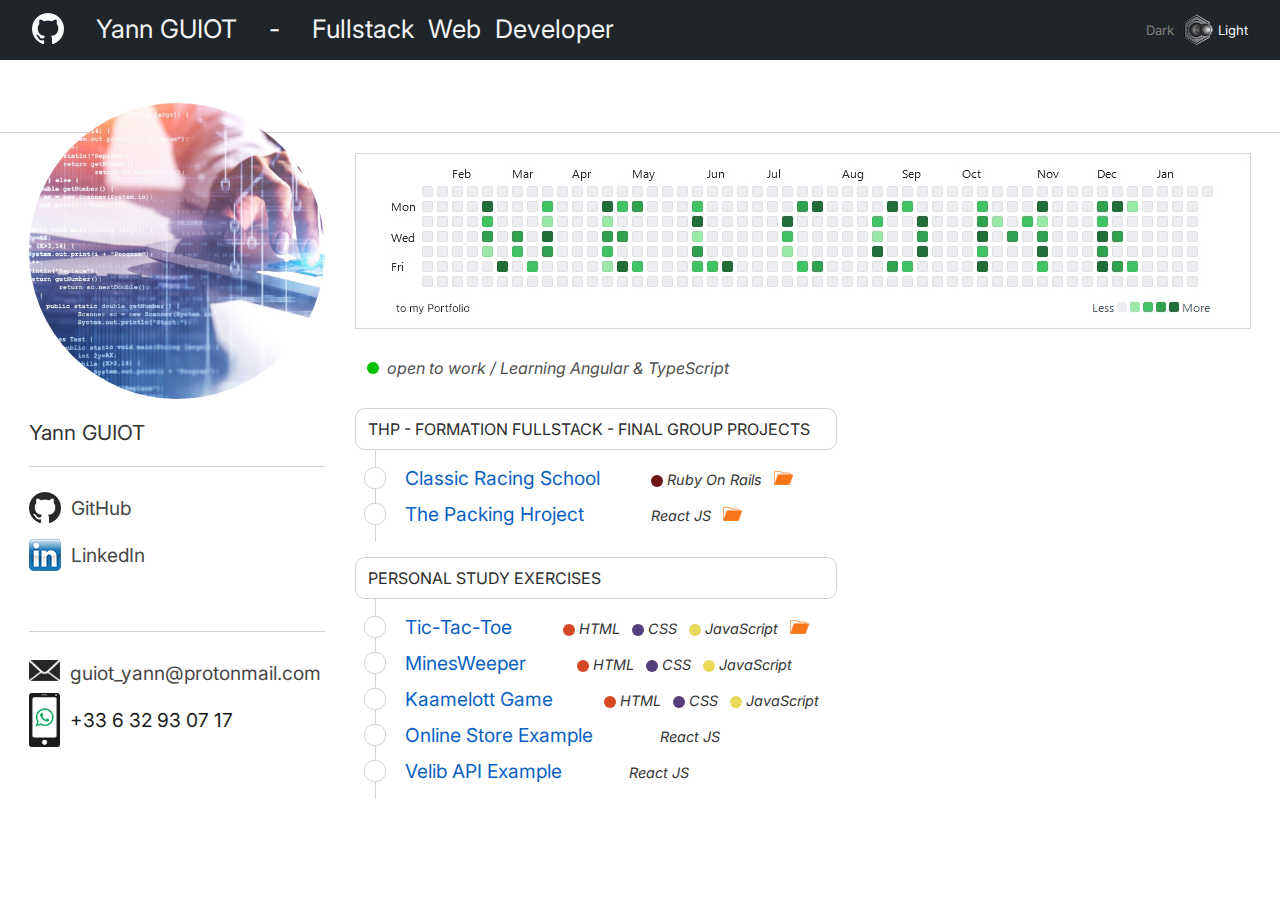
==== index.html @ 2138233f "PortFolio" ====
<!doctype html>
<html lang="fr">

<head>
  <title> Yann GUIOT </title>
  <link rel="icon" type="image/x-icon" href="assets/img/PortFolio-Favicon.png">
  <meta charset="utf-8">
  <meta name="viewport" content="width=device-width, initial-scale=1, shrink-to-fit=no">
  <meta name="description" content="Portfolio aiming to show my abilities and skills in the field of web development">
  <link rel="stylesheet" type="text/css" href="style.css">
  <link href="https://fonts.googleapis.com/css2?family=Inter:wght@400;700&display=swap" rel="stylesheet">
  <script src="script.js" defer></script>
</head>

<body>
  <header>

    <nav>
      <div>
        <ul>
          <li><a href="https://github.com/YannGUIOT" target="_blank"><img src="./assets/img/icons/github.png" alt="github" width="auto" height="auto"></a></li>
          <li><span>Yann GUIOT</span></li>
          <li><span>-</span></li>
          <li><span>Fullstack&nbsp; Web&nbsp; Developer</span></li>
        </ul>
      </div>
      <div class="slide-mode">
        <p id="dark">Dark&nbsp;</p>
        <img id="slide" src="./assets/img/icons/mode-1.png" alt="slide" width="auto" height="32px"/>
        <p id="light">&nbsp;Light</p>
      </div>
    </nav>
  </header>

  <main>

    <div class="emptyTopLineBottom"></div>
    <div class="images">
      <div class="profil">
        <div class="photoProfil">
          <img id="photo" src="./assets/img/profil.jpg" alt="profil" width="150%" height="100%">
        </div>
        <div class="name">
          <p>Yann GUIOT</p>
        </div>
        <div class="links">
          <a href="https://github.com/YannGUIOT" target="_blank">
            <div class="link">
              <img id="github-logo" src="./assets/img/icons/github.png" alt="github" width="auto" height="auto">
              <p>GitHub</p>
            </div>
          </a>
          <a href="https://www.linkedin.com/in/yann-guiot/" target="_blank">
            <div class="link">
              <img src="./assets/img/icons/linkedIn.png" alt="linkedin" width="auto" height="auto">
              <p>LinkedIn</p>
            </div>
          </a>
        </div>
        <br><br><br>
        <div class="contact">
          <div class="links">
            <div class="link">
              <a href="mailto:guiot_yann@protonmail.com" target="_blank"><img id="mail-icon" src="./assets/img/icons/mail.png" width="auto" height="21px" alt="mail"/>
                <p class="mail">guiot_yann@protonmail.com</a></p>
            </div>
            <div class="link">
              <img id="tel-icon" src="./assets/img/icons/smartphone-1.png" width="auto" height="54px" alt="tel"/>
              <p>+33 6 32 93 07 17</p>
            </div>
          </div>
        </div>
      </div>

      <div class="welcome">
        <div class="welcomBan"><img id="ban-img" src="./assets/img/welcome-1.jpg" oncontextmenu="return false;" alt="welcome" width="auto" height="auto"/></div>
        <div class="status"><div class="round ONLINE"></div><i>&nbsp;open to work / Learning Angular & TypeScript</i></div>
        <div class="projects">
          <div class="project">
            <div class="title">&nbsp;&nbsp; THP - FORMATION FULLSTACK - FINAL GROUP PROJECTS</div>
            <div class="description">
              <br>
              <div class="descriptionLink">
                <div class="circle"></div>
                <a href="https://classic-racing-school.fly.dev/" id="link-racing" target="_blank"><span class="projectTitle">Classic Racing School</span></a>
                <br>
                <span class="languages">
                  <div class="round RUBY"></div>Ruby On Rails &nbsp;&nbsp;
                  <a href="https://github.com/DylanDor/Classic_Racing_School" target="_blank"><img id="folder-logo1" src="./assets/img/icons/folder-1.png" alt="folder" width="auto" height="14px"></a> </span></a>
              </div>
              <br>
              <div class="descriptionLink">
                <div class="circle"></div>
                <a href="https://the-packing-hroject-8rmg.vercel.app/" id="link-tph" target="_blank"><span class="projectTitle">The Packing Hroject</span></a>
                <!-- <a href="ipfs://bafybeidxnma2eaqa5di5pl7c7rtctm5gyltiy4hluztiomdsfjxngr44cu/" id="link-tph" target="_blank"><span class="web3">(ipfs)</span></a> -->
                <br>
                <span class="languages">
                  <div class="round REACT"></div>React JS &nbsp;&nbsp;
                  <a href="https://github.com/DevGiack/The-Packing-Hroject" target="_blank"><img id="folder-logo2" src="./assets/img/icons/folder-1.png" alt="folder" width="auto" height="14px"></a> </span></a>
              </div>
              <br>
            </div>
          </div>
          <div class="project">
            <div class="title">&nbsp;&nbsp; PERSONAL STUDY EXERCISES</div>
            <div class="description">
              <br>
              <div class="descriptionLink">
                <div class="circle"></div>
                <a href="https://tic-tac-toe-roan-xi.vercel.app/" id="link-morpion" target="_blank"><span class="projectTitle">Tic-Tac-Toe</span></a>
                <br>
                <span class="languages">
                  <div class="round HTML"></div>HTML<div class="round CSS"></div>CSS<div class="round JS"></div>JavaScript &nbsp;&nbsp;
                  <a href="https://github.com/YannGUIOT/TIC-TAC-TOE/blob/master/script.js" target="_blank"><img id="folder-logo3" src="./assets/img/icons/folder-1.png" alt="folder" width="auto" height="14px"></a></span>
              </div>
              <br>
              <div class="descriptionLink">
                <div class="circle"></div>
                <a href="https://minesweeper-ten-brown.vercel.app/" id="link-minesweeper" target="_blank"><span class="projectTitle">MinesWeeper</span></a>
                <br>
                <span class="languages">
                  <div class="round HTML"></div>HTML<div class="round CSS"></div>CSS<div class="round JS"></div>JavaScript</span>
              </div>
              <br>
              <div class="descriptionLink">
                <div class="circle"></div>
                <a href="https://kaa-game.vercel.app/" id="link-kaagame" target="_blank"><span class="projectTitle">Kaamelott Game</span></a>
                <br>
                <span class="languages">
                  <div class="round HTML"></div>HTML<div class="round CSS"></div>CSS<div class="round JS"></div>JavaScript</span>
              </div>
              <br>
              <div class="descriptionLink">
                <div class="circle"></div>
                <a href="https://boiler-shop-react.vercel.app/" id="link-boutique" target="_blank"><span class="projectTitle">Online Store Example</span></a>
                <br>
                <span class="languages">
                  <div class="round REACT"></div>React JS &nbsp;&nbsp;
              </div>
              <br>
              <div class="descriptionLink">
                <div class="circle"></div>
                <a href="https://velib-api-yannguiot.vercel.app/" id="link-velib" target="_blank"><span class="projectTitle">Velib API Example</span></a>
                <br>
                <span class="languages">
                  <div class="round REACT"></div>React JS &nbsp;&nbsp;
              </div>
              <br>
            </div>
            <br>
          </div>
        </div>
        <div id="preview">
          <img id="preview-img" src="" alt="preview" width="auto" height="auto"/>
          <p id="preview-text"></p>
        </div>
      </div>
    </div>
  </main>
</body>
</html>
---- style.css ----
:root {
  --background-color: white;
  --text-color: #191A1C;
  --link-text-color: rgb(71, 71, 71);
  --name-color: rgb(53, 53, 53);
  --title-color: rgb(44, 44, 44);
  --project-title-color: #0b61c4;
  --imgFilter: 85%;
  --slide-Dark-color: gray;
  --slide-Light-color: whitesmoke;
  --line-color: #d3d1d1;
  --status-color: rgb(80, 80, 80);
}

.dark-mode {
  --background-color: #191A1C;
  --text-color: whitesmoke;
  --link-text-color: rgb(211, 210, 210);
  --name-color: darkgray;
  --title-color: rgb(215, 215, 215);
  --project-title-color: #3f90ec;
  --imgFilter: 0%;
  --slide-Dark-color: whitesmoke;
  --slide-Light-color: gray;
  --line-color: #414040;
  --status-color: rgb(180, 180, 180);
}

#github-logo, #mail-icon {
  filter: invert(var(--imgFilter));
}

body {
  background-color: var(--background-color);
  color: var(--text-color);
  margin: 0;
  font-family: 'Inter', sans-serif;
}

nav {
  background-color: #202529; 
  display: flex;
  justify-content: space-between;
  align-items: center;
  height: 60px;
}

nav ul {
  list-style-type: none;
  margin: 0;
  padding: 0;
  overflow: hidden;
}

nav li {
  float: left;
}

#toggle-mode {
  margin-right: 32px;
}

nav a {
  padding-left: 32px;
}

a {
  color:  var(--link-text-color);
  text-decoration: none;
}

nav span {
  color: whitesmoke;
  padding-left: 32px;
  font-size: 1.6em;
}

.slide-mode {
  display: flex;
  flex-direction: row;
  align-items: center;
  margin-right: 32px;
  font-size: small;
}

#dark {
  color: var(--slide-Dark-color);
}

#light {
  color: var(--slide-Light-color);
}

.photoProfil {
  margin-top: -50px;
  height: 296px;
  width: 296px;
  border-radius: 50%;
  border: 1px black;
  overflow: hidden; /* empêche l'image de dépasser de la div */
}

#photo {
  margin-left: -50px;
}

.images {
  display: flex;
  flex-direction: row;
  justify-content: center;
  gap: 30px;
  margin-top: 20px;
  margin-left: 20px;
  margin-right: 20px;
}

.name {
  color: var(--name-color);
  font-size: 1.3em;
  border-bottom: 1px solid var(--line-color);
}

.contact {
  border-top: 1px solid var(--line-color);
}

.hidden-text {
  font-size: 0.85em;
  visibility: hidden;
}

.welcome {
  display: flex;
  flex-direction: row;
  flex-wrap: wrap;
  justify-content: space-between;
  width: 896px;
  gap: 15px;
}

.welcomeBan {
  width: 896px;
  height: 176px;
  overflow: hidden; /* empêche l'image de dépasser de la div */
}

.emptyTopLineBottom {
  height: 8vh;
  border-bottom: 1px solid var(--line-color);
}

.links {
  margin-top: 25px;
  display: flex;
  flex-direction: column;
  gap: 15px;
}

.link {
  display: flex;
  height: 32px;
  align-items: center;
  gap: 10px;
  font-size: 1.2em;
}

.project {
 margin-top: 15px;
}

.description {
  margin-left: 20px;
  border-left: 1px solid var(--line-color);
}

.title {
  display: flex;
  align-items: center;
  width: 30em;
  height: 2.5em;
  color: var(--title-color);
  border: 1px solid var(--line-color);
  border-radius: 10px;
}

.descriptionLink {
  margin-left: -12px;
  display: flex;
  height: 16px;
  align-items: center;
  gap: 1em;
  font-size: 1.2em;
}

.projectTitle {
  color: var(--project-title-color);
}

.languages {
  height: 14px;
  font-size: 0.75em;
  font-style: italic;
  color: var(--name-color);
  display: flex;
  flex-direction: row;
  flex-wrap: nowrap;
}

#POOMVC {
  font-size: 0.7em;
}

.round {
  height: 12px;
  width: 12px;
  border-radius: 6px;
  margin-top: 4px;
  margin-left: 12px;
  margin-right: 4px;
}

.CSS {
  background-color: #563D7C;
}

.HTML {
  background-color: #D44826;
}

.JS {
  background-color: #E9D958;
}

.RUBY {
  background-color: #701516;
}

.ONLINE {
  background-color: rgb(3, 192, 3);
}

.circle {
  height: 20px;
  width: 20px;
  border-radius: 10px;
  border: 1px solid var(--line-color);
  background-color: var(--background-color);
}

#preview {
  display: flex;
  flex-direction: column;
  justify-content: center;
  margin-top: 30px;
  width: 380px;
  height: 350px;
  border-radius: 15px;
  overflow: hidden;
  visibility: hidden;
  text-align: center;
  color: var(--status-color);
}

#preview-text {
  font-style: italic;
  font-size: small;
}

#preview-img {
  border-radius: 15px;
}

.status {
  display: flex;
  flex-direction: row;
  width: 896px;
  margin-top: 10px;
  color: var(--status-color);
}
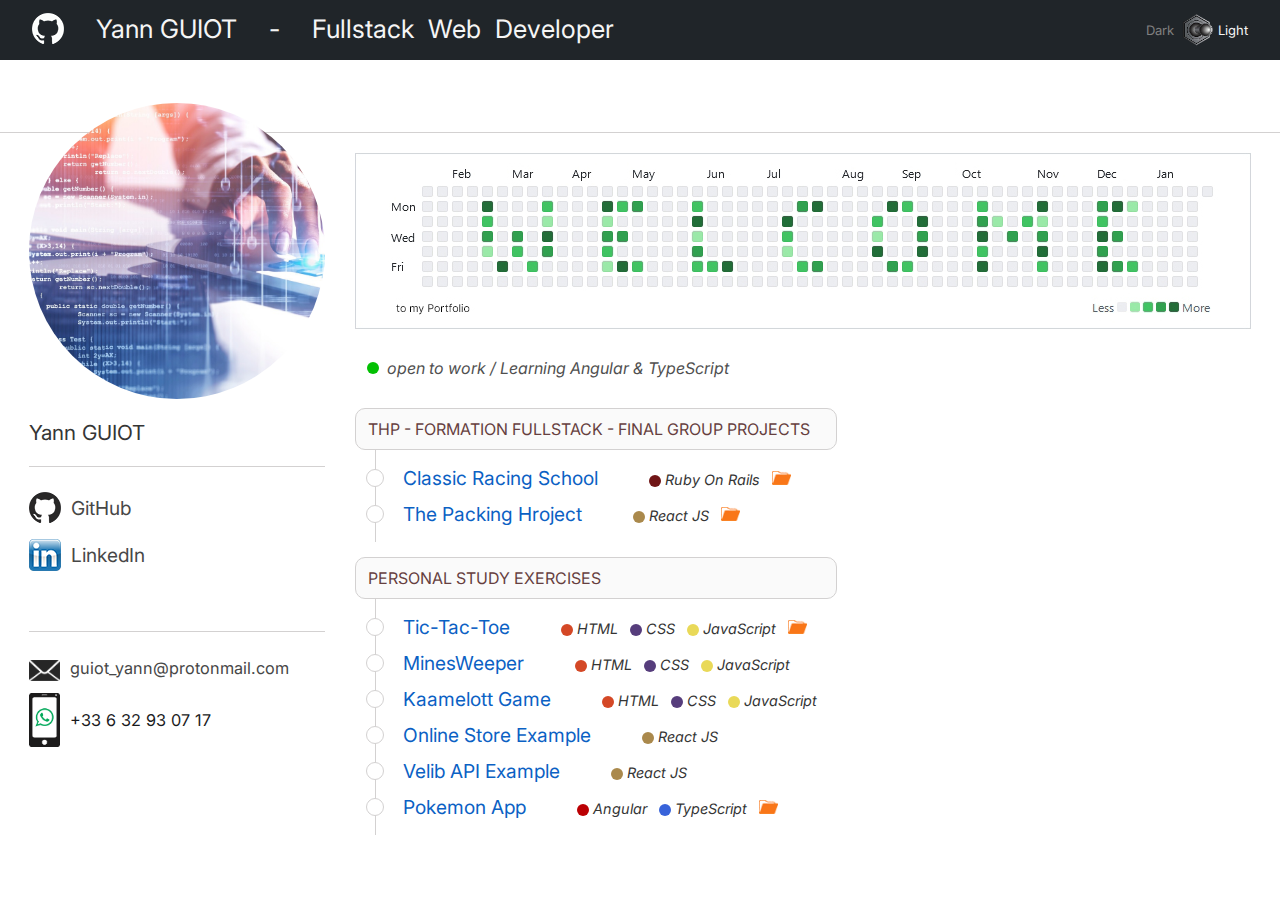
==== commit 40364db7: "PortFolio" ====
--- a/index.html
+++ b/index.html
@@ -14,7 +14,6 @@
 
 <body>
   <header>
-
     <nav>
       <div>
         <ul>
@@ -33,7 +32,6 @@
   </header>
 
   <main>
-
     <div class="emptyTopLineBottom"></div>
     <div class="images">
       <div class="profil">
@@ -135,7 +133,7 @@
                 <a href="https://boiler-shop-react.vercel.app/" id="link-boutique" target="_blank"><span class="projectTitle">Online Store Example</span></a>
                 <br>
                 <span class="languages">
-                  <div class="round REACT"></div>React JS &nbsp;&nbsp;
+                  <div class="round REACT"></div>React JS</span>
               </div>
               <br>
               <div class="descriptionLink">
@@ -143,7 +141,16 @@
                 <a href="https://velib-api-yannguiot.vercel.app/" id="link-velib" target="_blank"><span class="projectTitle">Velib API Example</span></a>
                 <br>
                 <span class="languages">
-                  <div class="round REACT"></div>React JS &nbsp;&nbsp;
+                  <div class="round REACT"></div>React JS</span>
+              </div>
+              <br>
+              <div class="descriptionLink">
+                <div class="circle"></div>
+                <a href="https://angular-pokemon-app-jet.vercel.app/" id="link-pokemon" target="_blank"><span class="projectTitle">Pokemon App</span></a>
+                <br>
+                <span class="languages">
+                  <div class="round ANGULAR"></div>Angular<div class="round TYPESCRIPT"></div>TypeScript &nbsp;&nbsp;
+                  <a href="https://github.dev/YannGUIOT/Angular_Pokemon_App/tree/master/src/app" target="_blank"><img id="folder-logo4" src="./assets/img/icons/folder-1.png" alt="folder" width="auto" height="14px"></a></span>
               </div>
               <br>
             </div>
--- a/style.css
+++ b/style.css
@@ -3,13 +3,14 @@
   --text-color: #191A1C;
   --link-text-color: rgb(71, 71, 71);
   --name-color: rgb(53, 53, 53);
-  --title-color: rgb(44, 44, 44);
+  --title-color: rgb(102, 63, 63);
   --project-title-color: #0b61c4;
   --imgFilter: 85%;
   --slide-Dark-color: gray;
   --slide-Light-color: whitesmoke;
   --line-color: #d3d1d1;
   --status-color: rgb(80, 80, 80);
+  --title-bck-grd-color: #fafafa;
 }
 
 .dark-mode {
@@ -24,6 +25,7 @@
   --slide-Light-color: gray;
   --line-color: #414040;
   --status-color: rgb(180, 180, 180);
+  --title-bck-grd-color: #222325;
 }
 
 #github-logo, #mail-icon {
@@ -122,11 +124,11 @@
 
 .contact {
   border-top: 1px solid var(--line-color);
-}
-
-.hidden-text {
   font-size: 0.85em;
-  visibility: hidden;
+}
+
+.mail {
+  margin-top: 8px;
 }
 
 .welcome {
@@ -181,6 +183,7 @@
   color: var(--title-color);
   border: 1px solid var(--line-color);
   border-radius: 10px;
+  background-color: var(--title-bck-grd-color);
 }
 
 .descriptionLink {
@@ -235,16 +238,29 @@
   background-color: #701516;
 }
 
+.REACT {
+  background-color: #aa894c;
+}
+
+.ANGULAR {
+  background-color: #bb0003;
+}
+
+.TYPESCRIPT {
+  background-color: #3863da;
+}
+
 .ONLINE {
   background-color: rgb(3, 192, 3);
 }
 
 .circle {
-  height: 20px;
-  width: 20px;
-  border-radius: 10px;
+  height: 16px;
+  width: 16px;
+  border-radius: 9px;
   border: 1px solid var(--line-color);
   background-color: var(--background-color);
+  margin-left: 2px;
 }
 
 #preview {
@@ -276,4 +292,9 @@
   width: 896px;
   margin-top: 10px;
   color: var(--status-color);
-}+}
+
+/* .web3 {
+  color: var(--project-title-color);
+  font-size: 0.7em;
+} */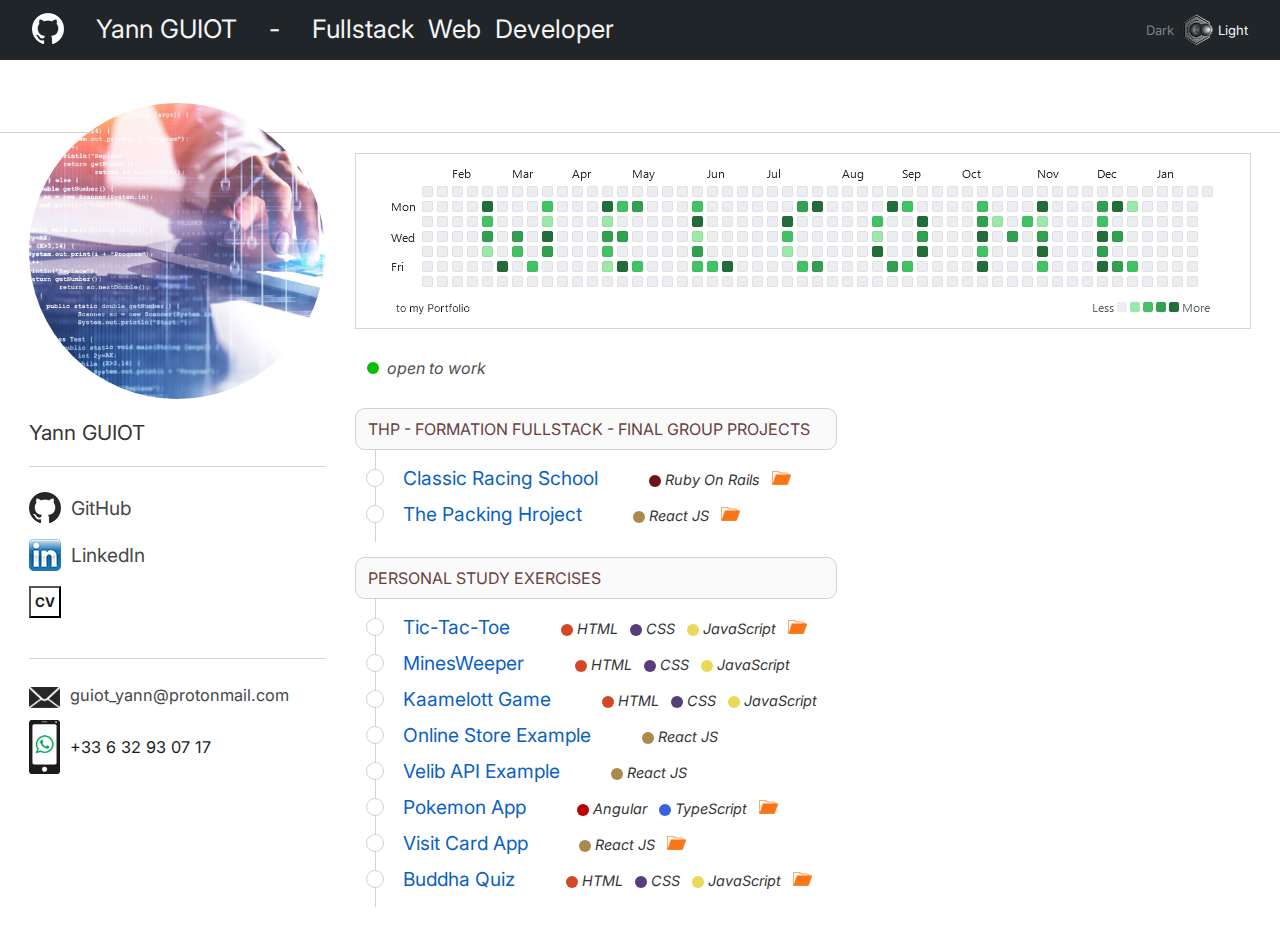
==== commit 62d183ad: "PortFolio" ====
--- a/index.html
+++ b/index.html
@@ -54,8 +54,9 @@
               <p>LinkedIn</p>
             </div>
           </a>
+          <button onclick="openPopUpCV()">CV</button>
         </div>
-        <br><br><br>
+        <br><br>
         <div class="contact">
           <div class="links">
             <div class="link">
@@ -72,7 +73,7 @@
 
       <div class="welcome">
         <div class="welcomBan"><img id="ban-img" src="./assets/img/welcome-1.jpg" oncontextmenu="return false;" alt="welcome" width="auto" height="auto"/></div>
-        <div class="status"><div class="round ONLINE"></div><i>&nbsp;open to work / Learning Angular & TypeScript</i></div>
+        <div class="status"><div class="round ONLINE"></div><i>&nbsp;open to work</i></div>
         <div class="projects">
           <div class="project">
             <div class="title">&nbsp;&nbsp; THP - FORMATION FULLSTACK - FINAL GROUP PROJECTS</div>
@@ -153,6 +154,24 @@
                   <a href="https://github.dev/YannGUIOT/Angular_Pokemon_App/tree/master/src/app" target="_blank"><img id="folder-logo4" src="./assets/img/icons/folder-1.png" alt="folder" width="auto" height="14px"></a></span>
               </div>
               <br>
+              <div class="descriptionLink">
+                <div class="circle"></div>
+                <a href="https://visit-card-app.vercel.app/" id="link-visitcard" target="_blank"><span class="projectTitle">Visit Card App</span></a>
+                <br>
+                <span class="languages">
+                  <div class="round REACT"></div>React JS &nbsp;&nbsp;
+                  <a href="https://github.com/YannGUIOT/Visit_Card_App/blob/master/src/class/Card.jsx" target="_blank"><img id="folder-logo5" src="./assets/img/icons/folder-1.png" alt="folder" width="auto" height="14px"></a></span>
+              </div>
+              <br>
+              <div class="descriptionLink">
+                <div class="circle"></div>
+                <a href="https://buddha-quiz.vercel.app/" id="link-buddha" target="_blank"><span class="projectTitle">Buddha Quiz</span></a>
+                <br>
+                <span class="languages">
+                  <div class="round HTML"></div>HTML<div class="round CSS"></div>CSS<div class="round JS"></div>JavaScript &nbsp;&nbsp;
+                  <a href="https://github.com/YannGUIOT/jQuery-Buddha-Quiz/blob/master/script.js" target="_blank"><img id="folder-logo6" src="./assets/img/icons/folder-1.png" alt="folder" width="auto" height="14px"></a></span>
+              </div>
+              <br>
             </div>
             <br>
           </div>
--- a/style.css
+++ b/style.css
@@ -6,11 +6,13 @@
   --title-color: rgb(102, 63, 63);
   --project-title-color: #0b61c4;
   --imgFilter: 85%;
+  --imgFilter2: 0%;
   --slide-Dark-color: gray;
   --slide-Light-color: whitesmoke;
   --line-color: #d3d1d1;
   --status-color: rgb(80, 80, 80);
   --title-bck-grd-color: #fafafa;
+  --popup-box-shadow: 0 0 15px rgba(0,0,0,0.3);
 }
 
 .dark-mode {
@@ -21,11 +23,13 @@
   --title-color: rgb(215, 215, 215);
   --project-title-color: #3f90ec;
   --imgFilter: 0%;
+  --imgFilter2: 85%;
   --slide-Dark-color: whitesmoke;
   --slide-Light-color: gray;
   --line-color: #414040;
   --status-color: rgb(180, 180, 180);
   --title-bck-grd-color: #222325;
+  --popup-box-shadow: 0 0 15px rgba(255, 255, 255, 0.7);
 }
 
 #github-logo, #mail-icon {
@@ -36,6 +40,99 @@
   background-color: var(--background-color);
   color: var(--text-color);
   margin: 0;
+  font-family: 'Inter', sans-serif;
+  position: relative; 
+}
+
+.popup {
+  position: fixed;
+  top: 50%;
+  left: 50%;
+  transform: translate(-50%, -50%);
+  max-width: 32em;
+  width: 90%;
+  background: var(--background-color);
+  padding: 1rem;
+  border-radius: 0.5rem;
+  box-shadow: var(--popup-box-shadow);
+  transition: 0.3s transform;
+  transform: translate(-50%, -50%) scale(0.1);
+  display: none;
+}
+
+.popup.show {
+  transform: translate(-50%, -50%) scale(1);
+  display: block;
+}
+
+.popup-content {
+  max-height: 80vh;
+  overflow: auto;
+  margin-left: 1em;
+}
+
+.popup-content p {
+ font-weight: bold;
+}
+
+.popup-content span {
+  margin-left: 1em;
+  color: #808080;
+}
+
+.popup-content h3 {
+  height: 2em;
+}
+
+.separate {
+  width: 30em;
+  height: 1.5em;
+  border-top: 1px solid #808080;
+  margin-top: 3em;
+}
+
+.line {
+  display: flex;
+  flex-direction: row-reverse;
+  gap: 0.5em;
+}
+
+.formations {
+  padding-right: 1em;
+  text-align: end;
+}
+
+.details {
+  margin-top: 0.3em;
+  margin-bottom: 1.2em;
+  font-size: small;
+  padding-right: 2.5em;
+}
+
+.close-button {
+  position: absolute;
+  top: 1rem;
+  right: 1rem;
+  cursor: pointer;
+}
+
+.close-button img {
+  width: 1.5rem;
+  height: 1.5rem;
+  filter: invert(var(--imgFilter2));
+}
+
+button {
+  cursor: pointer;
+  width: 2.4em;
+  height: 2.4em;
+  font-weight: bold;
+  display: flex;
+  flex-direction: column;
+  justify-content: center;
+  align-items: center;
+  background: var(--background-color);
+  color: var(--text-color);
   font-family: 'Inter', sans-serif;
 }
 
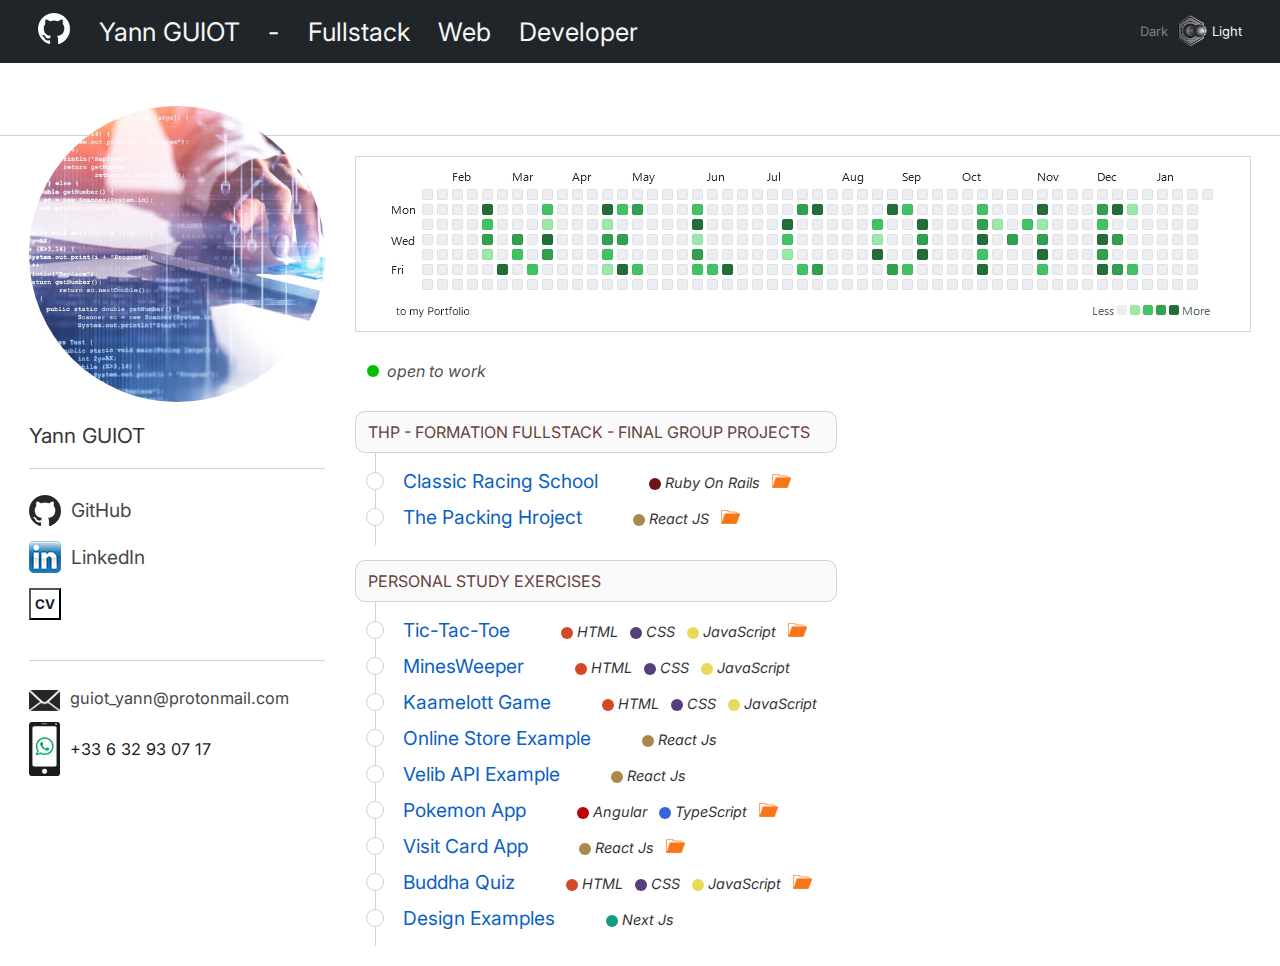
==== commit 6a2abff4: "PortFolio" ====
--- a/index.html
+++ b/index.html
@@ -15,13 +15,11 @@
 <body>
   <header>
     <nav>
-      <div>
-        <ul>
-          <li><a href="https://github.com/YannGUIOT" target="_blank"><img src="./assets/img/icons/github.png" alt="github" width="auto" height="auto"></a></li>
-          <li><span>Yann GUIOT</span></li>
-          <li><span>-</span></li>
-          <li><span>Fullstack&nbsp; Web&nbsp; Developer</span></li>
-        </ul>
+      <div class="nav-presentation">
+          <div><a href="https://github.com/YannGUIOT" target="_blank"><img src="./assets/img/icons/github.png" alt="github" width="auto" height="auto"></a></div>
+          <div>Yann GUIOT</div>
+          <div>-</div>
+          <div>Fullstack</div><div>Web</div><div>Developer</div>
       </div>
       <div class="slide-mode">
         <p id="dark">Dark&nbsp;</p>
@@ -134,7 +132,7 @@
                 <a href="https://boiler-shop-react.vercel.app/" id="link-boutique" target="_blank"><span class="projectTitle">Online Store Example</span></a>
                 <br>
                 <span class="languages">
-                  <div class="round REACT"></div>React JS</span>
+                  <div class="round REACT"></div>React Js</span>
               </div>
               <br>
               <div class="descriptionLink">
@@ -142,7 +140,7 @@
                 <a href="https://velib-api-yannguiot.vercel.app/" id="link-velib" target="_blank"><span class="projectTitle">Velib API Example</span></a>
                 <br>
                 <span class="languages">
-                  <div class="round REACT"></div>React JS</span>
+                  <div class="round REACT"></div>React Js</span>
               </div>
               <br>
               <div class="descriptionLink">
@@ -159,7 +157,7 @@
                 <a href="https://visit-card-app.vercel.app/" id="link-visitcard" target="_blank"><span class="projectTitle">Visit Card App</span></a>
                 <br>
                 <span class="languages">
-                  <div class="round REACT"></div>React JS &nbsp;&nbsp;
+                  <div class="round REACT"></div>React Js &nbsp;&nbsp;
                   <a href="https://github.com/YannGUIOT/Visit_Card_App/blob/master/src/class/Card.jsx" target="_blank"><img id="folder-logo5" src="./assets/img/icons/folder-1.png" alt="folder" width="auto" height="14px"></a></span>
               </div>
               <br>
@@ -170,6 +168,15 @@
                 <span class="languages">
                   <div class="round HTML"></div>HTML<div class="round CSS"></div>CSS<div class="round JS"></div>JavaScript &nbsp;&nbsp;
                   <a href="https://github.com/YannGUIOT/jQuery-Buddha-Quiz/blob/master/script.js" target="_blank"><img id="folder-logo6" src="./assets/img/icons/folder-1.png" alt="folder" width="auto" height="14px"></a></span>
+              </div>
+              <br>
+              <div class="descriptionLink">
+                <div class="circle"></div>
+                <a href="https://designextjs.vercel.app/" id="link-designext" target="_blank"><span class="projectTitle">Design Examples</span></a>
+                <br>
+                <span class="languages">
+                  <div class="round NEXT"></div>Next Js&nbsp;&nbsp;
+                </span>
               </div>
               <br>
             </div>
--- a/style.css
+++ b/style.css
@@ -80,7 +80,7 @@
   color: #808080;
 }
 
-.popup-content h3 {
+.popup-content h2 {
   height: 2em;
 }
 
@@ -141,10 +141,71 @@
   display: flex;
   justify-content: space-between;
   align-items: center;
-  height: 60px;
-}
-
-nav ul {
+  min-height: 50px;
+  padding: 0.4em;
+}
+
+
+/* PETITS ECRANS */
+@media only screen and (max-width: 1240px) {
+  .nav-presentation {
+    width: 250px;
+    display: flex;
+    flex-direction: column;
+    justify-content: center;
+    align-items: center;
+    color: whitesmoke;
+    /* padding-left: 32px; */
+    font-size: 1.6em;
+    justify-content: space-between;
+  }
+  nav {
+    background-color: #202529; 
+    display: flex;
+    flex-direction: column;
+    justify-content: center;
+    align-items: center;
+    min-height: 50px;
+    padding: 0.4em;
+  }
+  .slide-mode {
+    display: flex;
+    flex-direction: row;
+    align-items: center;
+    font-size: small;
+  }
+}
+
+/* GRANDS ECRANS */
+@media only screen and (min-width: 1241px) {
+  .nav-presentation {
+    width: 600px;
+    display: flex;
+    flex-direction: row;
+    align-items: center;
+    color: whitesmoke;
+    padding-left: 32px;
+    font-size: 1.6em;
+    justify-content: space-between;
+  }
+  nav {
+    background-color: #202529; 
+    display: flex;
+    justify-content: space-between;
+    align-items: center;
+    min-height: 50px;
+    padding: 0.4em;
+  }
+  .slide-mode {
+    display: flex;
+    flex-direction: row;
+    align-items: center;
+    margin-right: 32px;
+    font-size: small;
+  }
+}
+
+/* nav ul {
   list-style-type: none;
   margin: 0;
   padding: 0;
@@ -153,34 +214,28 @@
 
 nav li {
   float: left;
-}
+} */
 
 #toggle-mode {
   margin-right: 32px;
 }
 
-nav a {
+/* nav a {
   padding-left: 32px;
-}
+} */
 
 a {
   color:  var(--link-text-color);
   text-decoration: none;
 }
 
-nav span {
+/* nav span {
   color: whitesmoke;
   padding-left: 32px;
   font-size: 1.6em;
-}
-
-.slide-mode {
-  display: flex;
-  flex-direction: row;
-  align-items: center;
-  margin-right: 32px;
-  font-size: small;
-}
+} */
+
+
 
 #dark {
   color: var(--slide-Dark-color);
@@ -196,7 +251,7 @@
   width: 296px;
   border-radius: 50%;
   border: 1px black;
-  overflow: hidden; /* empêche l'image de dépasser de la div */
+  overflow: hidden;
 }
 
 #photo {
@@ -240,7 +295,7 @@
 .welcomeBan {
   width: 896px;
   height: 176px;
-  overflow: hidden; /* empêche l'image de dépasser de la div */
+  overflow: hidden;
 }
 
 .emptyTopLineBottom {
@@ -337,6 +392,10 @@
 
 .REACT {
   background-color: #aa894c;
+}
+
+.NEXT {
+  background-color: #149b84;
 }
 
 .ANGULAR {
@@ -391,7 +450,14 @@
   color: var(--status-color);
 }
 
-/* .web3 {
-  color: var(--project-title-color);
-  font-size: 0.7em;
-} */+.popup-content h2 {
+  color: rgb(6, 66, 6);
+}
+
+.popup-content a {
+  color: rgb(50, 90, 50);
+}
+
+.popup-content i {
+  color: rgb(70, 140, 70);
+}
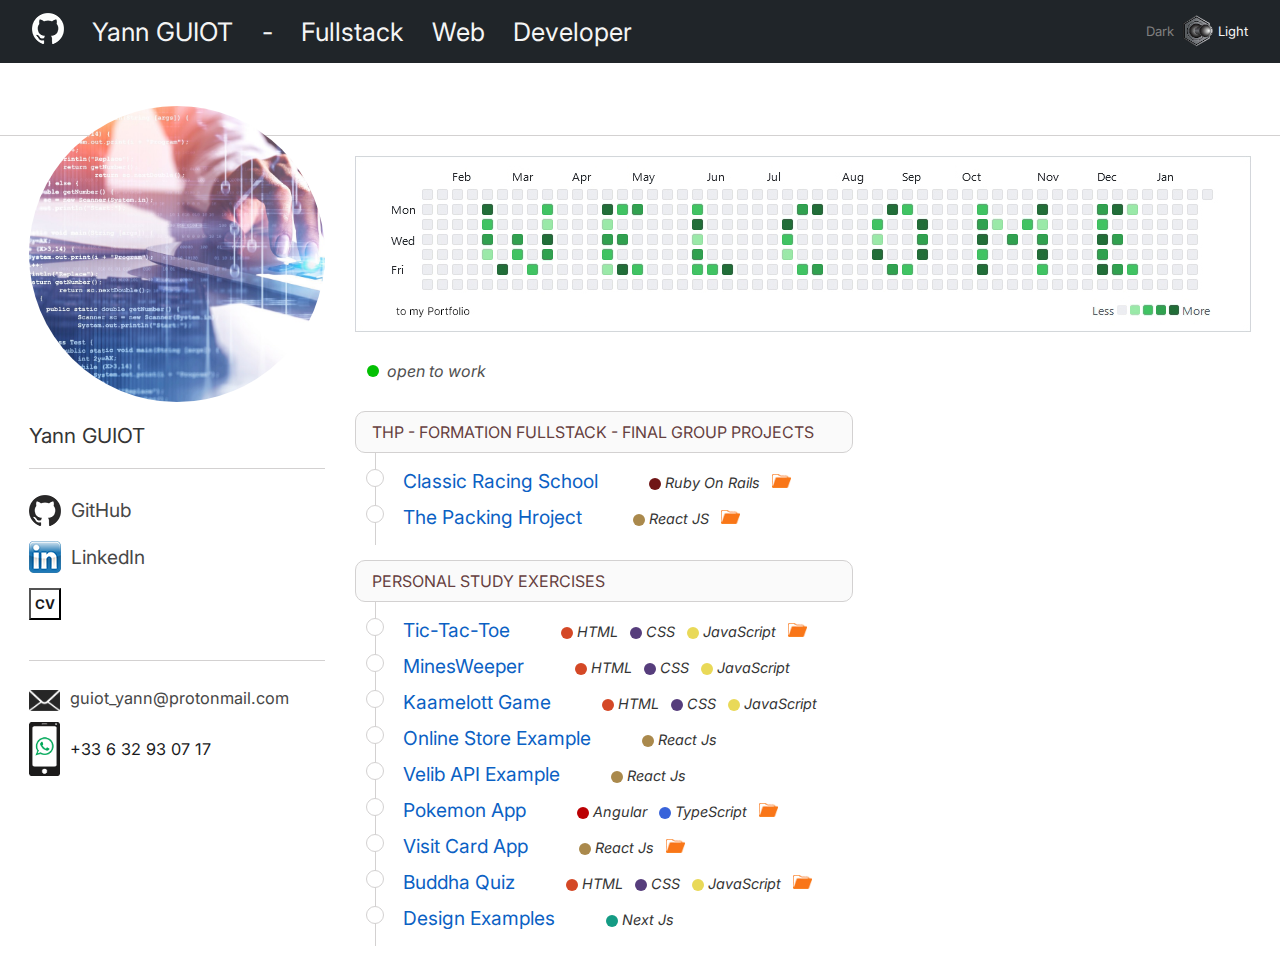
==== commit 93ea2523: "PortFolio" ====
--- a/index.html
+++ b/index.html
@@ -21,6 +21,7 @@
           <div>-</div>
           <div>Fullstack</div><div>Web</div><div>Developer</div>
       </div>
+      <div class="nav-space"></div>
       <div class="slide-mode">
         <p id="dark">Dark&nbsp;</p>
         <img id="slide" src="./assets/img/icons/mode-1.png" alt="slide" width="auto" height="32px"/>
@@ -74,109 +75,153 @@
         <div class="status"><div class="round ONLINE"></div><i>&nbsp;open to work</i></div>
         <div class="projects">
           <div class="project">
-            <div class="title">&nbsp;&nbsp; THP - FORMATION FULLSTACK - FINAL GROUP PROJECTS</div>
+            <div class="title">THP - FORMATION FULLSTACK - FINAL GROUP PROJECTS</div>
             <div class="description">
               <br>
               <div class="descriptionLink">
-                <div class="circle"></div>
-                <a href="https://classic-racing-school.fly.dev/" id="link-racing" target="_blank"><span class="projectTitle">Classic Racing School</span></a>
-                <br>
-                <span class="languages">
-                  <div class="round RUBY"></div>Ruby On Rails &nbsp;&nbsp;
-                  <a href="https://github.com/DylanDor/Classic_Racing_School" target="_blank"><img id="folder-logo1" src="./assets/img/icons/folder-1.png" alt="folder" width="auto" height="14px"></a> </span></a>
-              </div>
-              <br>
-              <div class="descriptionLink">
-                <div class="circle"></div>
-                <a href="https://the-packing-hroject-8rmg.vercel.app/" id="link-tph" target="_blank"><span class="projectTitle">The Packing Hroject</span></a>
-                <!-- <a href="ipfs://bafybeidxnma2eaqa5di5pl7c7rtctm5gyltiy4hluztiomdsfjxngr44cu/" id="link-tph" target="_blank"><span class="web3">(ipfs)</span></a> -->
-                <br>
-                <span class="languages">
-                  <div class="round REACT"></div>React JS &nbsp;&nbsp;
-                  <a href="https://github.com/DevGiack/The-Packing-Hroject" target="_blank"><img id="folder-logo2" src="./assets/img/icons/folder-1.png" alt="folder" width="auto" height="14px"></a> </span></a>
+                <div class="line-part-1">
+                  <div class="circle"></div>
+                  <a href="https://classic-racing-school.fly.dev/" id="link-racing" target="_blank"><span class="projectTitle">Classic Racing School</span></a>
+                  <br>
+                </div>
+                <div class="line-part-2">
+                  <span class="languages">
+                    <div class="round RUBY"></div>Ruby On Rails &nbsp;&nbsp;
+                    <a href="https://github.com/DylanDor/Classic_Racing_School" target="_blank"><img id="folder-logo1" src="./assets/img/icons/folder-1.png" alt="folder" width="auto" height="14px"></a> </span></a>
+                </div>
+              </div>
+              <br>
+              <div class="descriptionLink">
+                <div class="line-part-1">
+                  <div class="circle"></div>
+                  <a href="https://the-packing-hroject-8rmg.vercel.app/" id="link-tph" target="_blank"><span class="projectTitle">The Packing Hroject</span></a>
+                  <!-- <a href="ipfs://bafybeidxnma2eaqa5di5pl7c7rtctm5gyltiy4hluztiomdsfjxngr44cu/" id="link-tph" target="_blank"><span class="web3">(ipfs)</span></a> -->
+                  <br>
+                </div>
+                <div class="line-part-2">
+                  <span class="languages">
+                    <div class="round REACT"></div>React JS &nbsp;&nbsp;
+                    <a href="https://github.com/DevGiack/The-Packing-Hroject" target="_blank"><img id="folder-logo2" src="./assets/img/icons/folder-1.png" alt="folder" width="auto" height="14px"></a> </span></a>
+                </div>
               </div>
               <br>
             </div>
           </div>
           <div class="project">
-            <div class="title">&nbsp;&nbsp; PERSONAL STUDY EXERCISES</div>
+            <div class="title">PERSONAL STUDY EXERCISES</div>
             <div class="description">
               <br>
               <div class="descriptionLink">
-                <div class="circle"></div>
-                <a href="https://tic-tac-toe-roan-xi.vercel.app/" id="link-morpion" target="_blank"><span class="projectTitle">Tic-Tac-Toe</span></a>
-                <br>
-                <span class="languages">
-                  <div class="round HTML"></div>HTML<div class="round CSS"></div>CSS<div class="round JS"></div>JavaScript &nbsp;&nbsp;
-                  <a href="https://github.com/YannGUIOT/TIC-TAC-TOE/blob/master/script.js" target="_blank"><img id="folder-logo3" src="./assets/img/icons/folder-1.png" alt="folder" width="auto" height="14px"></a></span>
-              </div>
-              <br>
-              <div class="descriptionLink">
-                <div class="circle"></div>
-                <a href="https://minesweeper-ten-brown.vercel.app/" id="link-minesweeper" target="_blank"><span class="projectTitle">MinesWeeper</span></a>
-                <br>
-                <span class="languages">
-                  <div class="round HTML"></div>HTML<div class="round CSS"></div>CSS<div class="round JS"></div>JavaScript</span>
-              </div>
-              <br>
-              <div class="descriptionLink">
-                <div class="circle"></div>
-                <a href="https://kaa-game.vercel.app/" id="link-kaagame" target="_blank"><span class="projectTitle">Kaamelott Game</span></a>
-                <br>
-                <span class="languages">
-                  <div class="round HTML"></div>HTML<div class="round CSS"></div>CSS<div class="round JS"></div>JavaScript</span>
-              </div>
-              <br>
-              <div class="descriptionLink">
-                <div class="circle"></div>
-                <a href="https://boiler-shop-react.vercel.app/" id="link-boutique" target="_blank"><span class="projectTitle">Online Store Example</span></a>
-                <br>
-                <span class="languages">
-                  <div class="round REACT"></div>React Js</span>
-              </div>
-              <br>
-              <div class="descriptionLink">
-                <div class="circle"></div>
-                <a href="https://velib-api-yannguiot.vercel.app/" id="link-velib" target="_blank"><span class="projectTitle">Velib API Example</span></a>
-                <br>
-                <span class="languages">
-                  <div class="round REACT"></div>React Js</span>
-              </div>
-              <br>
-              <div class="descriptionLink">
-                <div class="circle"></div>
-                <a href="https://angular-pokemon-app-jet.vercel.app/" id="link-pokemon" target="_blank"><span class="projectTitle">Pokemon App</span></a>
-                <br>
-                <span class="languages">
-                  <div class="round ANGULAR"></div>Angular<div class="round TYPESCRIPT"></div>TypeScript &nbsp;&nbsp;
-                  <a href="https://github.dev/YannGUIOT/Angular_Pokemon_App/tree/master/src/app" target="_blank"><img id="folder-logo4" src="./assets/img/icons/folder-1.png" alt="folder" width="auto" height="14px"></a></span>
-              </div>
-              <br>
-              <div class="descriptionLink">
-                <div class="circle"></div>
-                <a href="https://visit-card-app.vercel.app/" id="link-visitcard" target="_blank"><span class="projectTitle">Visit Card App</span></a>
-                <br>
-                <span class="languages">
-                  <div class="round REACT"></div>React Js &nbsp;&nbsp;
-                  <a href="https://github.com/YannGUIOT/Visit_Card_App/blob/master/src/class/Card.jsx" target="_blank"><img id="folder-logo5" src="./assets/img/icons/folder-1.png" alt="folder" width="auto" height="14px"></a></span>
-              </div>
-              <br>
-              <div class="descriptionLink">
-                <div class="circle"></div>
-                <a href="https://buddha-quiz.vercel.app/" id="link-buddha" target="_blank"><span class="projectTitle">Buddha Quiz</span></a>
-                <br>
-                <span class="languages">
-                  <div class="round HTML"></div>HTML<div class="round CSS"></div>CSS<div class="round JS"></div>JavaScript &nbsp;&nbsp;
-                  <a href="https://github.com/YannGUIOT/jQuery-Buddha-Quiz/blob/master/script.js" target="_blank"><img id="folder-logo6" src="./assets/img/icons/folder-1.png" alt="folder" width="auto" height="14px"></a></span>
-              </div>
-              <br>
-              <div class="descriptionLink">
-                <div class="circle"></div>
-                <a href="https://designextjs.vercel.app/" id="link-designext" target="_blank"><span class="projectTitle">Design Examples</span></a>
-                <br>
-                <span class="languages">
-                  <div class="round NEXT"></div>Next Js&nbsp;&nbsp;
-                </span>
+                <div class="line-part-1">
+                  <div class="circle"></div>
+                  <a href="https://tic-tac-toe-roan-xi.vercel.app/" id="link-morpion" target="_blank"><span class="projectTitle">Tic-Tac-Toe</span></a>
+                  <br>
+                </div>
+                <div class="line-part-2">
+                  <span class="languages">
+                    <div class="round HTML"></div>HTML<div class="round CSS"></div>CSS<div class="round JS"></div>JavaScript &nbsp;&nbsp;
+                    <a href="https://github.com/YannGUIOT/TIC-TAC-TOE/blob/master/script.js" target="_blank"><img id="folder-logo3" src="./assets/img/icons/folder-1.png" alt="folder" width="auto" height="14px"></a></span>
+                </div>
+              </div>
+              <br>
+              <div class="descriptionLink">
+                <div class="line-part-1">
+                  <div class="circle"></div>
+                  <a href="https://minesweeper-ten-brown.vercel.app/" id="link-minesweeper" target="_blank"><span class="projectTitle">MinesWeeper</span></a>
+                  <br>
+                </div>
+                <div class="line-part-2">
+                  <span class="languages">
+                    <div class="round HTML"></div>HTML<div class="round CSS"></div>CSS<div class="round JS"></div>JavaScript</span>
+                </div>
+              </div>
+              <br>
+              <div class="descriptionLink">
+                <div class="line-part-1">
+                  <div class="circle"></div>
+                  <a href="https://kaa-game.vercel.app/" id="link-kaagame" target="_blank"><span class="projectTitle">Kaamelott Game</span></a>
+                  <br>
+                </div>
+                <div class="line-part-2">
+                  <span class="languages">
+                    <div class="round HTML"></div>HTML<div class="round CSS"></div>CSS<div class="round JS"></div>JavaScript</span>
+                </div>
+              </div>
+              <br>
+              <div class="descriptionLink">
+                <div class="line-part-1">
+                  <div class="circle"></div>
+                  <a href="https://boiler-shop-react.vercel.app/" id="link-boutique" target="_blank"><span class="projectTitle">Online Store Example</span></a>
+                  <br>
+                </div>
+                <div class="line-part-2">
+                  <span class="languages">
+                    <div class="round REACT"></div>React Js</span>
+                </div>
+              </div>
+              <br>
+              <div class="descriptionLink">
+                <div class="line-part-1">
+                  <div class="circle"></div>
+                  <a href="https://velib-api-yannguiot.vercel.app/" id="link-velib" target="_blank"><span class="projectTitle">Velib API Example</span></a>
+                  <br>
+                </div>
+                <div class="line-part-2">
+                  <span class="languages">
+                    <div class="round REACT"></div>React Js</span>
+                </div>
+              </div>
+              <br>
+              <div class="descriptionLink">
+                <div class="line-part-1">
+                  <div class="circle"></div>
+                  <a href="https://angular-pokemon-app-jet.vercel.app/" id="link-pokemon" target="_blank"><span class="projectTitle">Pokemon App</span></a>
+                  <br>
+                </div>
+                <div class="line-part-2">
+                  <span class="languages">
+                    <div class="round ANGULAR"></div>Angular<div class="round TYPESCRIPT"></div>TypeScript &nbsp;&nbsp;
+                    <a href="https://github.dev/YannGUIOT/Angular_Pokemon_App/tree/master/src/app" target="_blank"><img id="folder-logo4" src="./assets/img/icons/folder-1.png" alt="folder" width="auto" height="14px"></a></span>
+                </div>
+              </div>
+              <br>
+              <div class="descriptionLink">
+                <div class="line-part-1">
+                  <div class="circle"></div>
+                  <a href="https://visit-card-app.vercel.app/" id="link-visitcard" target="_blank"><span class="projectTitle">Visit Card App</span></a>
+                  <br>
+                </div>
+                <div class="line-part-2">
+                  <span class="languages">
+                    <div class="round REACT"></div>React Js &nbsp;&nbsp;
+                    <a href="https://github.com/YannGUIOT/Visit_Card_App/blob/master/src/class/Card.jsx" target="_blank"><img id="folder-logo5" src="./assets/img/icons/folder-1.png" alt="folder" width="auto" height="14px"></a></span>
+                </div>
+              </div>
+              <br>
+              <div class="descriptionLink">
+                <div class="line-part-1">
+                  <div class="circle"></div>
+                  <a href="https://buddha-quiz.vercel.app/" id="link-buddha" target="_blank"><span class="projectTitle">Buddha Quiz</span></a>
+                  <br>
+                </div>
+                <div class="line-part-2">
+                  <span class="languages">
+                    <div class="round HTML"></div>HTML<div class="round CSS"></div>CSS<div class="round JS"></div>JavaScript &nbsp;&nbsp;
+                    <a href="https://github.com/YannGUIOT/jQuery-Buddha-Quiz/blob/master/script.js" target="_blank"><img id="folder-logo6" src="./assets/img/icons/folder-1.png" alt="folder" width="auto" height="14px"></a></span>
+                </div>
+              </div>
+              <br>
+              <div class="descriptionLink">
+                <div class="line-part-1">
+                  <div class="circle"></div>
+                  <a href="https://designextjs.vercel.app/" id="link-designext" target="_blank"><span class="projectTitle">Design Examples</span></a>
+                  <br>
+                </div>
+                <div class="line-part-2">
+                  <span class="languages">
+                    <div class="round NEXT"></div>Next Js&nbsp;&nbsp;
+                  </span>
+                </div>
               </div>
               <br>
             </div>
--- a/style.css
+++ b/style.css
@@ -148,94 +148,135 @@
 
 /* PETITS ECRANS */
 @media only screen and (max-width: 1240px) {
+
   .nav-presentation {
     width: 250px;
-    display: flex;
     flex-direction: column;
     justify-content: center;
-    align-items: center;
-    color: whitesmoke;
-    /* padding-left: 32px; */
-    font-size: 1.6em;
-    justify-content: space-between;
-  }
+  }
+
   nav {
-    background-color: #202529; 
-    display: flex;
     flex-direction: column;
     justify-content: center;
+  }
+
+  .nav-space {
+    height: 1.5em;
+  }
+
+  .images {
+    flex-direction: column;
     align-items: center;
-    min-height: 50px;
-    padding: 0.4em;
-  }
-  .slide-mode {
-    display: flex;
+  }
+
+  .welcome {
+    flex-direction: column;
+    align-items: center;
+    width: 360px;
+  }
+
+  #ban-img {
+    width: 360px;
+    height: 71px;
+    margin-left: -20px;
+  }
+
+  .descriptionLink {
+    flex-direction: column;
+    align-items: start;
+    height: 40px;
+  }
+
+  .title {
+    width: 290px;
+    overflow: hidden;
+  }
+
+  .line-part-2 {
+    padding-left: 2em;
+    margin-top: -0.8em;
+  }
+}
+
+/* GRANDS ECRANS */
+@media only screen and (min-width: 1241px) {
+
+  .nav-presentation {
+    width: 600px;
+    flex-direction: row;
+    justify-content: space-between;
+  }
+
+  nav {
+    flex-direction: row;
+    justify-content: space-between;
+    padding-left: 32px;
+    padding-right: 32px;
+  }
+
+  .images {
+    flex-direction: row;
+    justify-content: center;
+    margin-left: 20px;
+    margin-right: 20px;
+  }
+
+  .welcome {
+    flex-direction: row;
+    justify-content: space-between;
+    width: 896px;
+  }
+
+  #ban-img {
+    width: 896px;
+    height: 176px;
+  }
+
+  .descriptionLink {
     flex-direction: row;
     align-items: center;
-    font-size: small;
-  }
-}
-
-/* GRANDS ECRANS */
-@media only screen and (min-width: 1241px) {
-  .nav-presentation {
-    width: 600px;
-    display: flex;
-    flex-direction: row;
-    align-items: center;
-    color: whitesmoke;
-    padding-left: 32px;
-    font-size: 1.6em;
-    justify-content: space-between;
-  }
-  nav {
-    background-color: #202529; 
-    display: flex;
-    justify-content: space-between;
-    align-items: center;
-    min-height: 50px;
-    padding: 0.4em;
-  }
-  .slide-mode {
-    display: flex;
-    flex-direction: row;
-    align-items: center;
-    margin-right: 32px;
-    font-size: small;
-  }
-}
-
-/* nav ul {
-  list-style-type: none;
-  margin: 0;
-  padding: 0;
-  overflow: hidden;
-}
-
-nav li {
-  float: left;
-} */
+    height: 16px;
+  }
+
+  .status {
+    width: 896px;
+  }
+
+  .title {
+    width: 30em;
+  }
+}
+
+.slide-mode {
+  display: flex;
+  flex-direction: row;
+  align-items: center;
+  font-size: small;
+}
+
+.nav {
+  background-color: #202529; 
+  display: flex;
+  align-items: center;
+  min-height: 50px;
+  padding: 0.4em;
+}
+
+.nav-presentation {
+  display: flex;
+  align-items: center;
+  color: whitesmoke;
+  font-size: 1.6em;
+}
 
 #toggle-mode {
   margin-right: 32px;
 }
-
-/* nav a {
-  padding-left: 32px;
-} */
 
 a {
   color:  var(--link-text-color);
   text-decoration: none;
 }
-
-/* nav span {
-  color: whitesmoke;
-  padding-left: 32px;
-  font-size: 1.6em;
-} */
-
-
 
 #dark {
   color: var(--slide-Dark-color);
@@ -260,12 +301,8 @@
 
 .images {
   display: flex;
-  flex-direction: row;
-  justify-content: center;
   gap: 30px;
   margin-top: 20px;
-  margin-left: 20px;
-  margin-right: 20px;
 }
 
 .name {
@@ -285,16 +322,11 @@
 
 .welcome {
   display: flex;
-  flex-direction: row;
   flex-wrap: wrap;
-  justify-content: space-between;
-  width: 896px;
   gap: 15px;
 }
 
 .welcomeBan {
-  width: 896px;
-  height: 176px;
   overflow: hidden;
 }
 
@@ -330,19 +362,17 @@
 .title {
   display: flex;
   align-items: center;
-  width: 30em;
   height: 2.5em;
   color: var(--title-color);
   border: 1px solid var(--line-color);
   border-radius: 10px;
   background-color: var(--title-bck-grd-color);
+  padding-left: 1em;
 }
 
 .descriptionLink {
   margin-left: -12px;
   display: flex;
-  height: 16px;
-  align-items: center;
   gap: 1em;
   font-size: 1.2em;
 }
@@ -445,7 +475,6 @@
 .status {
   display: flex;
   flex-direction: row;
-  width: 896px;
   margin-top: 10px;
   color: var(--status-color);
 }
@@ -461,3 +490,10 @@
 .popup-content i {
   color: rgb(70, 140, 70);
 }
+
+.line-part-1 {
+  display: flex;
+  flex-direction: row;
+  justify-content: start;
+  gap: 1em;
+}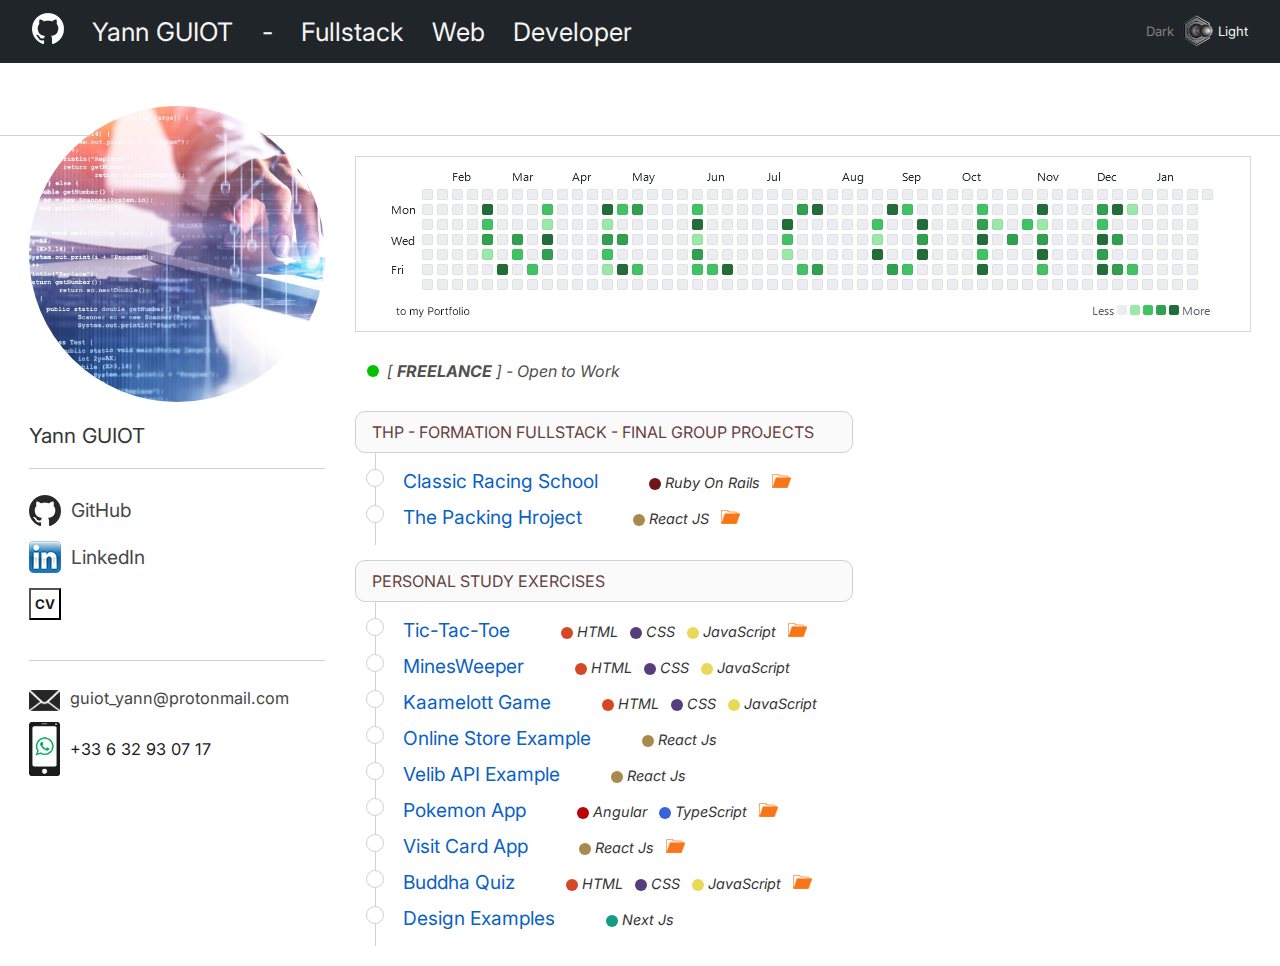
==== commit ba47a6f8: "PortFolio" ====
--- a/index.html
+++ b/index.html
@@ -72,7 +72,7 @@
 
       <div class="welcome">
         <div class="welcomBan"><img id="ban-img" src="./assets/img/welcome-1.jpg" oncontextmenu="return false;" alt="welcome" width="auto" height="auto"/></div>
-        <div class="status"><div class="round ONLINE"></div><i>&nbsp;open to work</i></div>
+        <div class="status"><div class="round ONLINE"></div><i>&nbsp;[ <strong>FREELANCE</strong> ] - Open to Work</i></div>
         <div class="projects">
           <div class="project">
             <div class="title">THP - FORMATION FULLSTACK - FINAL GROUP PROJECTS</div>
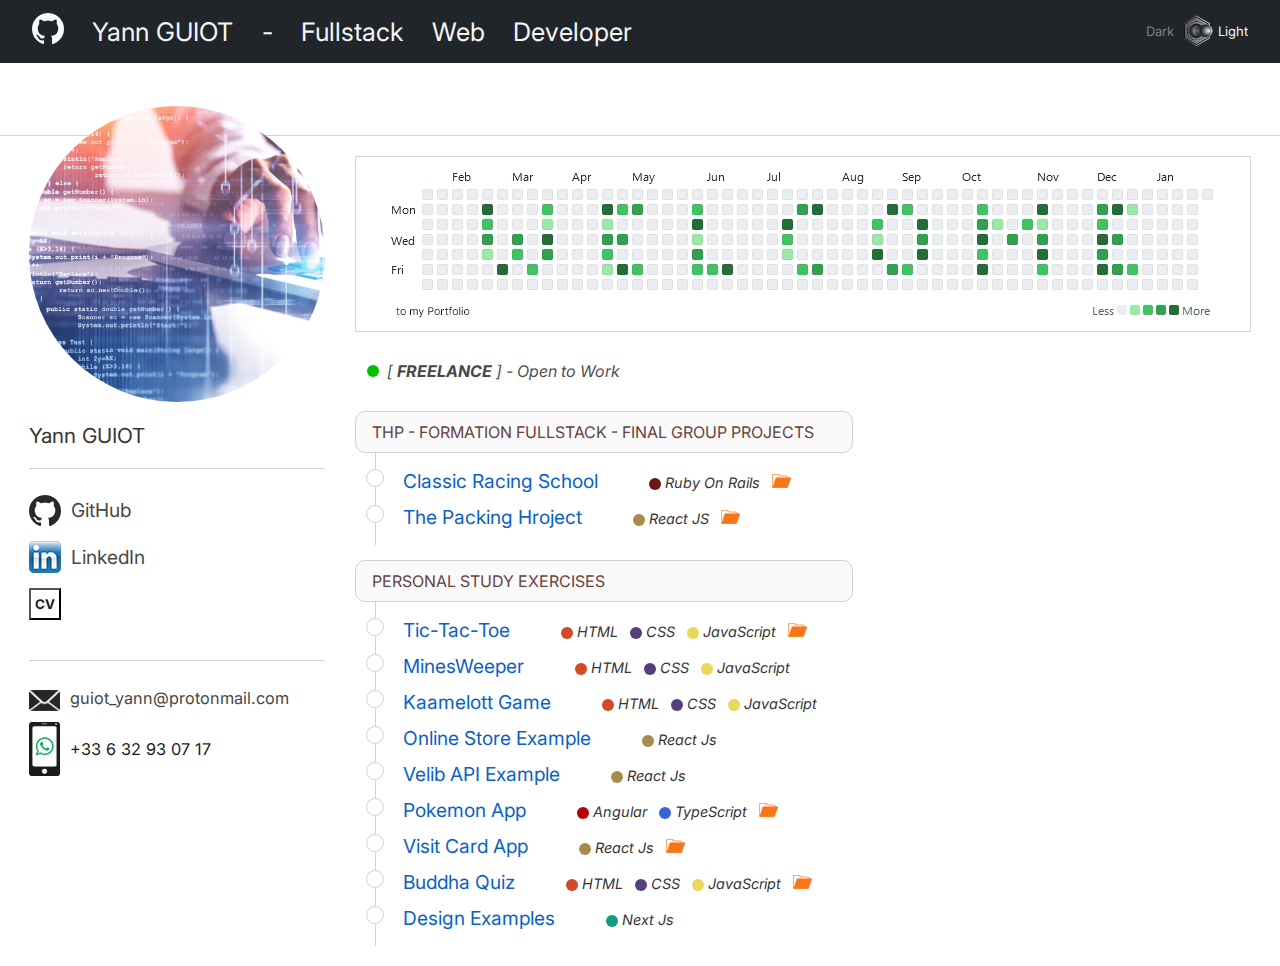
==== commit ab78afd1: "PortFolio" ====
--- a/index.html
+++ b/index.html
@@ -72,7 +72,7 @@
 
       <div class="welcome">
         <div class="welcomBan"><img id="ban-img" src="./assets/img/welcome-1.jpg" oncontextmenu="return false;" alt="welcome" width="auto" height="auto"/></div>
-        <div class="status"><div class="round ONLINE"></div><i>&nbsp;[ <strong>FREELANCE</strong> ] - Open to Work</i></div>
+        <div class="status"><div class="round ONLINE"></div><i>&nbsp;[ <strong><a href="https://www.malt.fr/profile/yannguiot" target="_blank">FREELANCE</a></strong> ] - Open to Work</i></div>
         <div class="projects">
           <div class="project">
             <div class="title">THP - FORMATION FULLSTACK - FINAL GROUP PROJECTS</div>
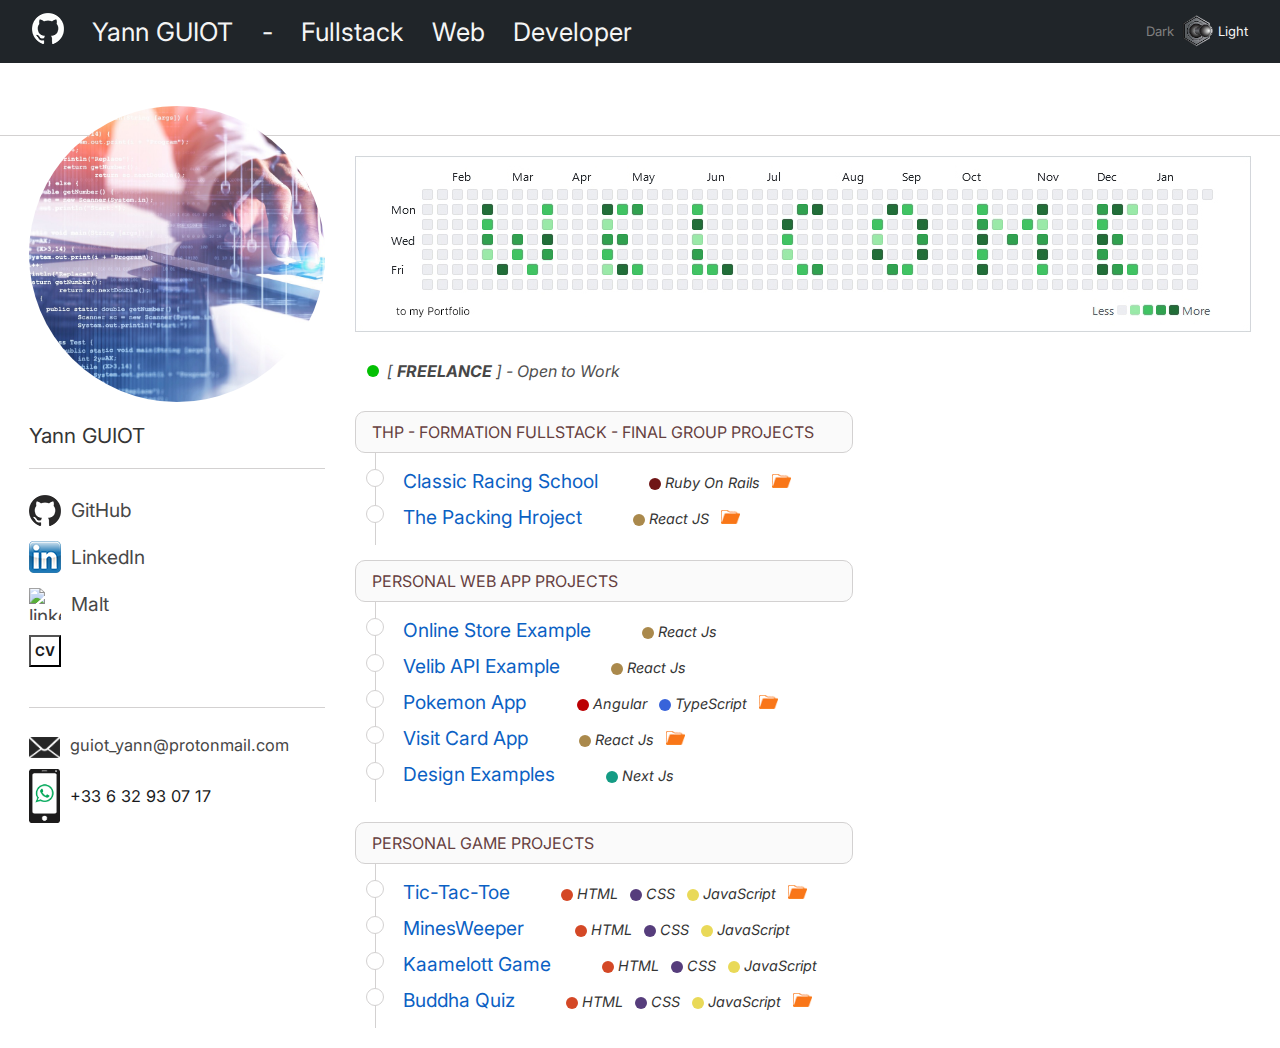
==== commit bc49ed8c: "PortFolio" ====
--- a/index.html
+++ b/index.html
@@ -53,6 +53,12 @@
               <p>LinkedIn</p>
             </div>
           </a>
+          <a href="https://www.malt.fr/profile/yannguiot" target="_blank">
+            <div class="link">
+              <img src="./assets/img/icons/malt-logo.png" alt="linkedin" width="32px" height="32px">
+              <p>Malt</p>
+            </div>
+          </a>
           <button onclick="openPopUpCV()">CV</button>
         </div>
         <br><br>
@@ -108,8 +114,76 @@
             </div>
           </div>
           <div class="project">
-            <div class="title">PERSONAL STUDY EXERCISES</div>
-            <div class="description">
+            <div class="title">PERSONAL WEB APP PROJECTS</div>
+              <div class="description">
+              <br>
+              <div class="descriptionLink">
+                <div class="line-part-1">
+                  <div class="circle"></div>
+                  <a href="https://boiler-shop-react.vercel.app/" id="link-boutique" target="_blank"><span class="projectTitle">Online Store Example</span></a>
+                  <br>
+                </div>
+                <div class="line-part-2">
+                  <span class="languages">
+                    <div class="round REACT"></div>React Js</span>
+                </div>
+              </div>
+              <br>
+              <div class="descriptionLink">
+                <div class="line-part-1">
+                  <div class="circle"></div>
+                  <a href="https://velib-api-yannguiot.vercel.app/" id="link-velib" target="_blank"><span class="projectTitle">Velib API Example</span></a>
+                  <br>
+                </div>
+                <div class="line-part-2">
+                  <span class="languages">
+                    <div class="round REACT"></div>React Js</span>
+                </div>
+              </div>
+              <br>
+              <div class="descriptionLink">
+                <div class="line-part-1">
+                  <div class="circle"></div>
+                  <a href="https://angular-pokemon-app-jet.vercel.app/" id="link-pokemon" target="_blank"><span class="projectTitle">Pokemon App</span></a>
+                  <br>
+                </div>
+                <div class="line-part-2">
+                  <span class="languages">
+                    <div class="round ANGULAR"></div>Angular<div class="round TYPESCRIPT"></div>TypeScript &nbsp;&nbsp;
+                    <a href="https://github.dev/YannGUIOT/Angular_Pokemon_App/tree/master/src/app" target="_blank"><img id="folder-logo4" src="./assets/img/icons/folder-1.png" alt="folder" width="auto" height="14px"></a></span>
+                </div>
+              </div>
+              <br>
+              <div class="descriptionLink">
+                <div class="line-part-1">
+                  <div class="circle"></div>
+                  <a href="https://visit-card-app.vercel.app/" id="link-visitcard" target="_blank"><span class="projectTitle">Visit Card App</span></a>
+                  <br>
+                </div>
+                <div class="line-part-2">
+                  <span class="languages">
+                    <div class="round REACT"></div>React Js &nbsp;&nbsp;
+                    <a href="https://github.com/YannGUIOT/Visit_Card_App/blob/master/src/class/Card.jsx" target="_blank"><img id="folder-logo5" src="./assets/img/icons/folder-1.png" alt="folder" width="auto" height="14px"></a></span>
+                </div>
+              </div>
+              <br>
+              <div class="descriptionLink">
+                <div class="line-part-1">
+                  <div class="circle"></div>
+                  <a href="https://designextjs.vercel.app/" id="link-designext" target="_blank"><span class="projectTitle">Design Examples</span></a>
+                  <br>
+                </div>
+                <div class="line-part-2">
+                  <span class="languages">
+                    <div class="round NEXT"></div>Next Js&nbsp;&nbsp;
+                  </span>
+                </div>
+              </div>
+              <br>
+            </div>
+            <br>
+            <div class="title">PERSONAL GAME PROJECTS</div>
+              <div class="description">
               <br>
               <div class="descriptionLink">
                 <div class="line-part-1">
@@ -151,56 +225,6 @@
               <div class="descriptionLink">
                 <div class="line-part-1">
                   <div class="circle"></div>
-                  <a href="https://boiler-shop-react.vercel.app/" id="link-boutique" target="_blank"><span class="projectTitle">Online Store Example</span></a>
-                  <br>
-                </div>
-                <div class="line-part-2">
-                  <span class="languages">
-                    <div class="round REACT"></div>React Js</span>
-                </div>
-              </div>
-              <br>
-              <div class="descriptionLink">
-                <div class="line-part-1">
-                  <div class="circle"></div>
-                  <a href="https://velib-api-yannguiot.vercel.app/" id="link-velib" target="_blank"><span class="projectTitle">Velib API Example</span></a>
-                  <br>
-                </div>
-                <div class="line-part-2">
-                  <span class="languages">
-                    <div class="round REACT"></div>React Js</span>
-                </div>
-              </div>
-              <br>
-              <div class="descriptionLink">
-                <div class="line-part-1">
-                  <div class="circle"></div>
-                  <a href="https://angular-pokemon-app-jet.vercel.app/" id="link-pokemon" target="_blank"><span class="projectTitle">Pokemon App</span></a>
-                  <br>
-                </div>
-                <div class="line-part-2">
-                  <span class="languages">
-                    <div class="round ANGULAR"></div>Angular<div class="round TYPESCRIPT"></div>TypeScript &nbsp;&nbsp;
-                    <a href="https://github.dev/YannGUIOT/Angular_Pokemon_App/tree/master/src/app" target="_blank"><img id="folder-logo4" src="./assets/img/icons/folder-1.png" alt="folder" width="auto" height="14px"></a></span>
-                </div>
-              </div>
-              <br>
-              <div class="descriptionLink">
-                <div class="line-part-1">
-                  <div class="circle"></div>
-                  <a href="https://visit-card-app.vercel.app/" id="link-visitcard" target="_blank"><span class="projectTitle">Visit Card App</span></a>
-                  <br>
-                </div>
-                <div class="line-part-2">
-                  <span class="languages">
-                    <div class="round REACT"></div>React Js &nbsp;&nbsp;
-                    <a href="https://github.com/YannGUIOT/Visit_Card_App/blob/master/src/class/Card.jsx" target="_blank"><img id="folder-logo5" src="./assets/img/icons/folder-1.png" alt="folder" width="auto" height="14px"></a></span>
-                </div>
-              </div>
-              <br>
-              <div class="descriptionLink">
-                <div class="line-part-1">
-                  <div class="circle"></div>
                   <a href="https://buddha-quiz.vercel.app/" id="link-buddha" target="_blank"><span class="projectTitle">Buddha Quiz</span></a>
                   <br>
                 </div>
@@ -208,19 +232,6 @@
                   <span class="languages">
                     <div class="round HTML"></div>HTML<div class="round CSS"></div>CSS<div class="round JS"></div>JavaScript &nbsp;&nbsp;
                     <a href="https://github.com/YannGUIOT/jQuery-Buddha-Quiz/blob/master/script.js" target="_blank"><img id="folder-logo6" src="./assets/img/icons/folder-1.png" alt="folder" width="auto" height="14px"></a></span>
-                </div>
-              </div>
-              <br>
-              <div class="descriptionLink">
-                <div class="line-part-1">
-                  <div class="circle"></div>
-                  <a href="https://designextjs.vercel.app/" id="link-designext" target="_blank"><span class="projectTitle">Design Examples</span></a>
-                  <br>
-                </div>
-                <div class="line-part-2">
-                  <span class="languages">
-                    <div class="round NEXT"></div>Next Js&nbsp;&nbsp;
-                  </span>
                 </div>
               </div>
               <br>
